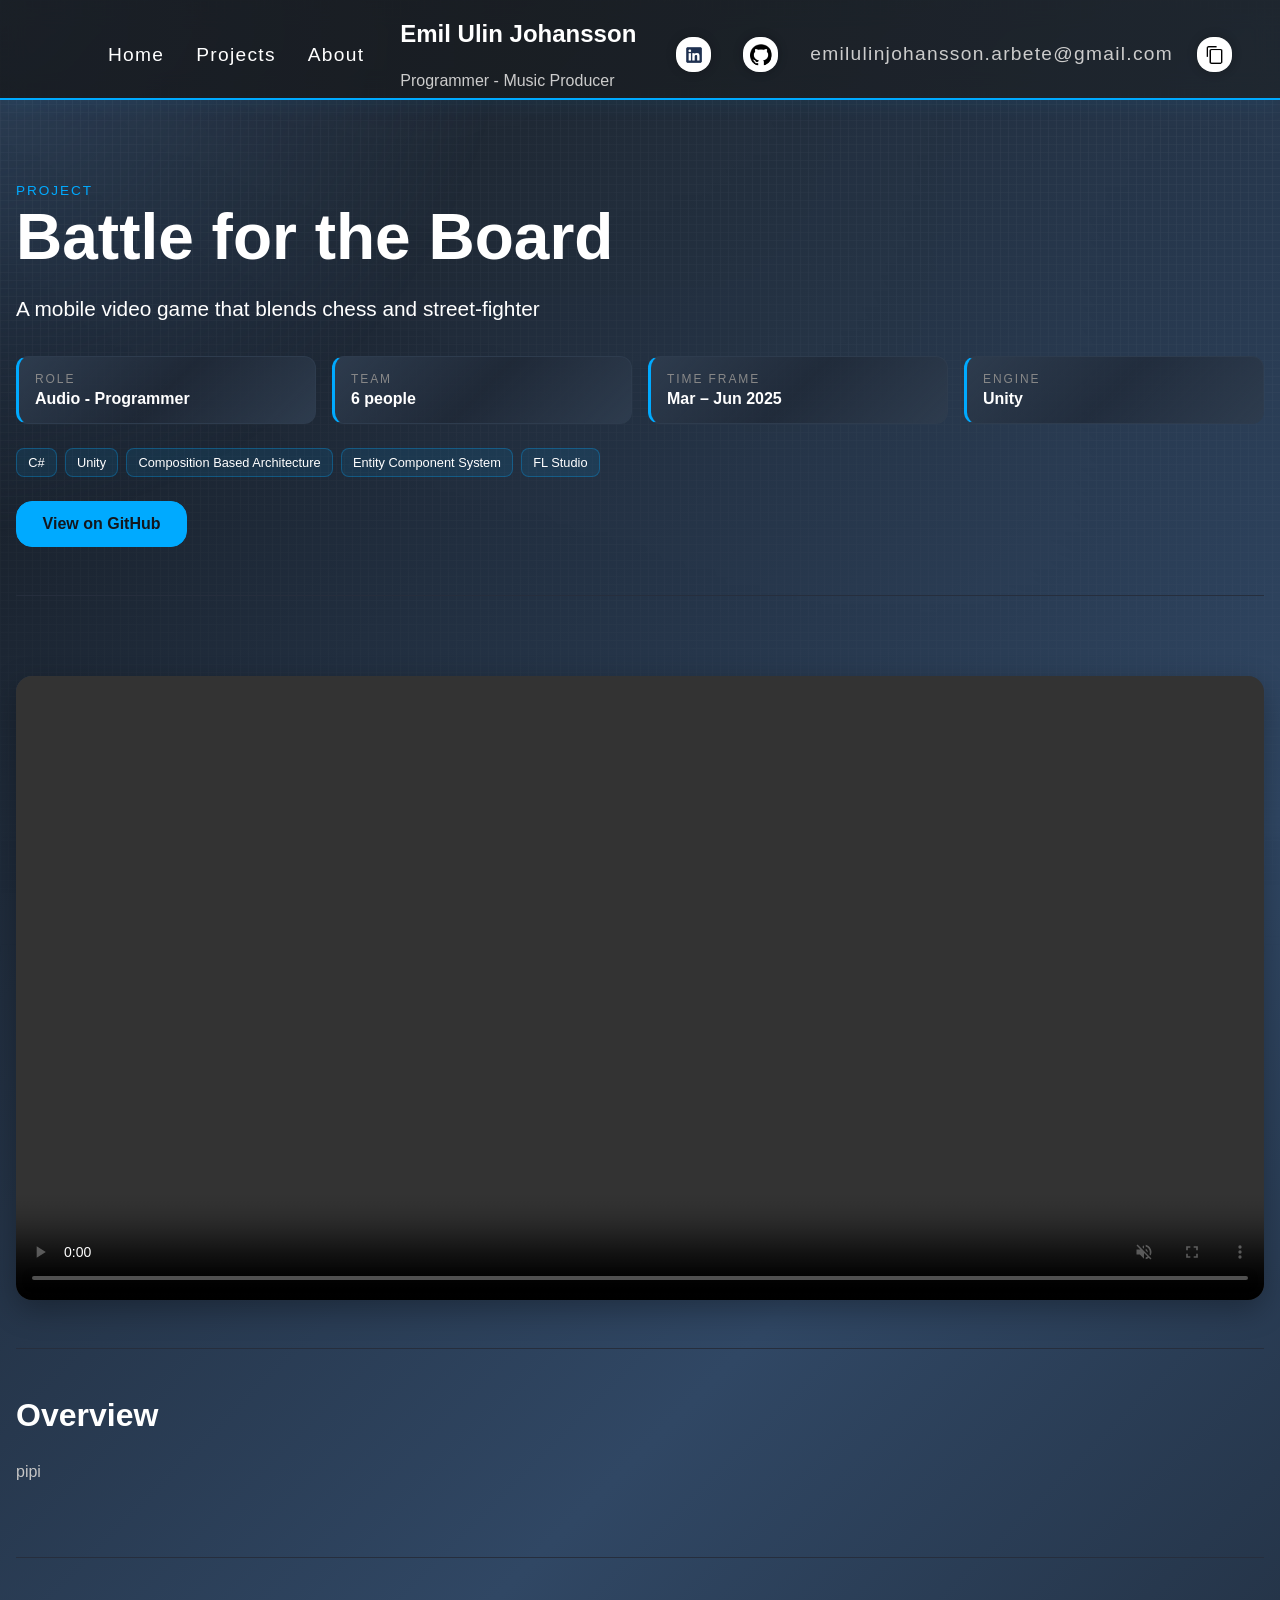
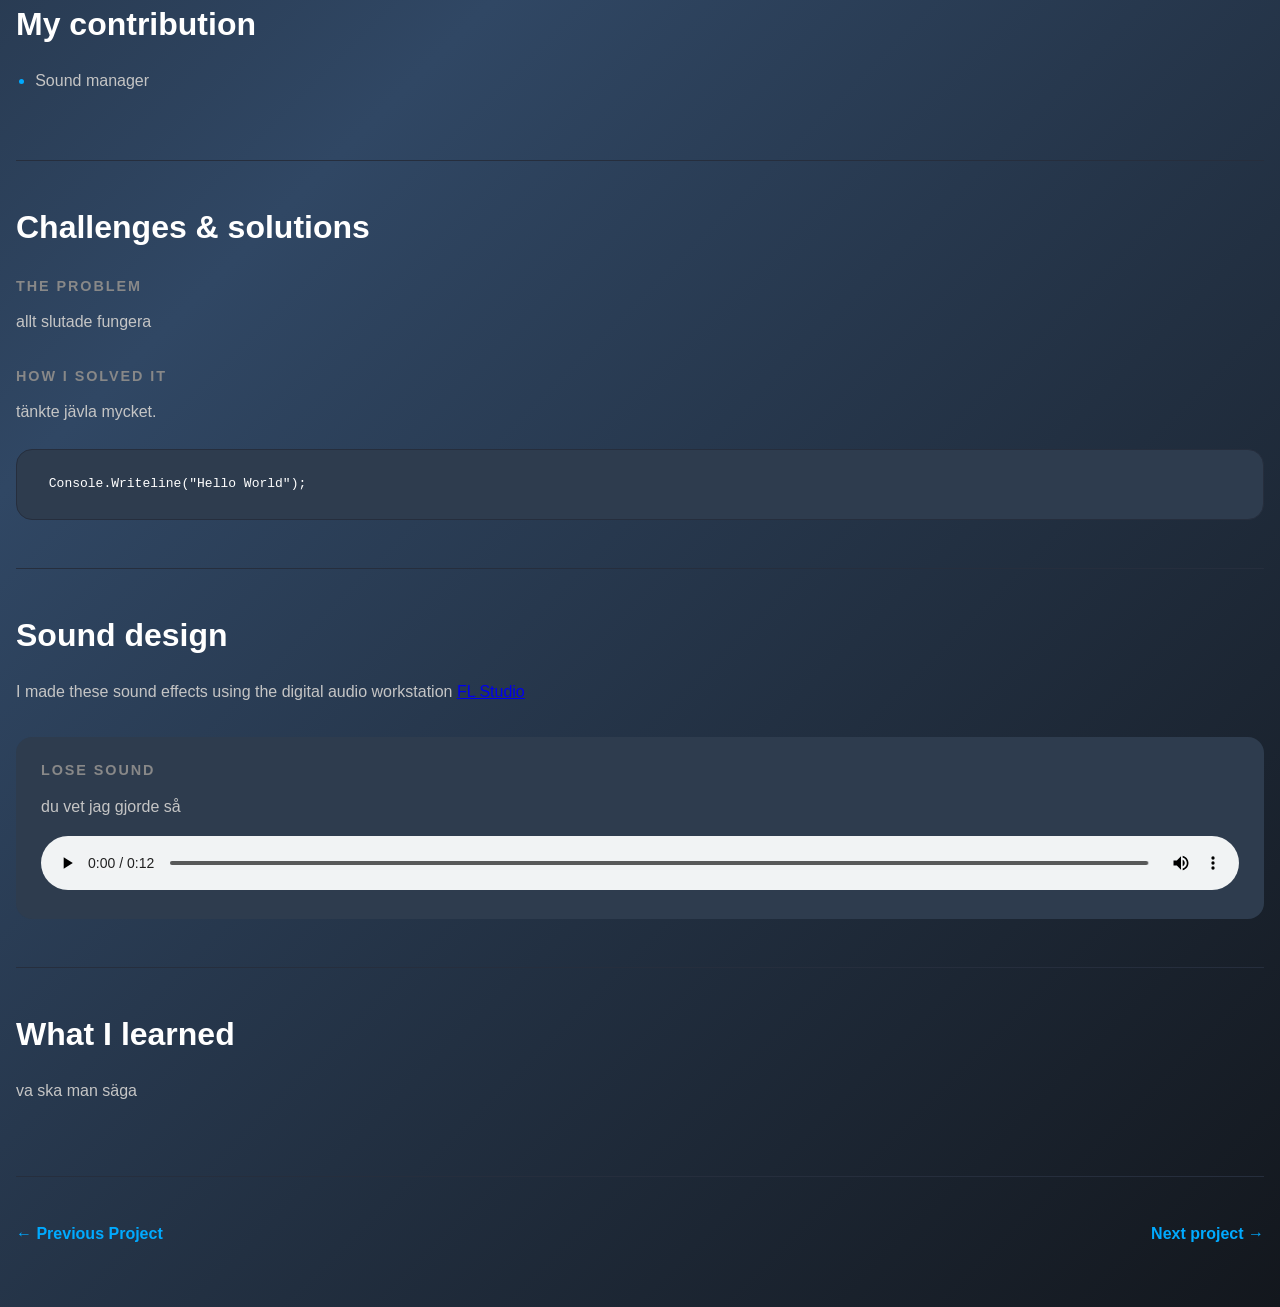
==== battle.html @ e8564087 "snartklar??????? WHAATT" ====
<!DOCTYPE html>
<html lang="en">

<head>
    <meta charset="UTF-8">
    <meta name="viewport" content="width=device-width, initial-scale=1.0">
    <title>Battle for the Board | Emil Ulin Johansson</title>
    <link rel="stylesheet" href="styles.css">
    <link rel="stylesheet" href="https://cdnjs.cloudflare.com/ajax/libs/animate.css/4.1.1/animate.min.css" />
    <link rel="stylesheet" href="projectstyles.css">
    <link rel="stylesheet" href="projectpage.css">
    <script src="script.js" defer></script>
</head>

<body>

    <div class="bg">
        <div class="bg-layer"></div>
        <svg class="noise" viewBox="0 0 16 16" preserveAspectRatio="none" aria-hidden="true">
            <filter id="noiseFilter">
                <feTurbulence type="fractalNoise" baseFrequency="0.08" numOctaves="1" seed="7" stitchTiles="stitch" />
                <feColorMatrix type="saturate" values="0" />
            </filter>
            <rect width="100%" height="100%" filter="url(#noiseFilter)" opacity="0.60" />
        </svg>
    </div>


    <nav class="navbar show-brand">
        <ul class="nav-list">
            <li><a href="index.html#home">Home</a></li>
            <li><a href="index.html#projects">Projects</a></li>
            <li><a href="index.html#about">About</a></li>
        </ul>
        <div class="nav-brand">
            <h1>Emil Ulin Johansson</h1>
            <p>Programmer - Music Producer</p>
        </div>
        <ul class="nav-list">
            <li><a href="https://www.linkedin.com/in/emilulinjohansson/"><img src="linkedin-brands-solid.png"
                        alt="LinkedIn"></a></li>
            <li><a href="https://github.com/emilte21a"><img src="github.png" alt="GitHub"></a></li>
            <li>
                <p>emilulinjohansson.arbete@gmail.com</p>
                <button id="copyButton" type="button"><img src="copy.png" alt="Copy email"></button>
            </li>
        </ul>
    </nav>

    <main class="container">

        <header class="project-header">
            <p class="eyebrow">Project</p>
            <h1>Battle for the Board</h1>
            <p class="project-lead">A mobile video game that blends chess and street-fighter</p>

            <dl class="project-meta">
                <div>
                    <dt>Role</dt>
                    <dd>Audio - Programmer</dd>
                </div>
                <div>
                    <dt>Team</dt>
                    <dd>6 people</dd>
                </div>
                <div>
                    <dt>Time frame</dt>
                    <dd>Mar – Jun 2025</dd>
                </div>
                <div>
                    <dt>Engine</dt>
                    <dd>Unity</dd>
                </div>
            </dl>

            <ul class="project-tags">
                <li>C#</li>
                <li>Unity</li>
                <li>Composition Based Architecture</li>
                <li>Entity Component System</li>
                <li>FL Studio</li>
            </ul>

            <div class="hero-buttons">
                <a class="btn primary" href="https://github.com/emilte21a/EpicRaylibGame.git">View on GitHub</a>

            </div>
        </header>


        <section class="project-section">
            <div class="project-media">
                <video src="battlefortheboardreel.mp4" controls muted loop></video> 
            </div>
        </section>

        <section class="project-section">
            <h2>Overview</h2>
            <p>pipi</p>
        </section>

        <section class="project-section">
            <h2>My contribution</h2>
            <ul class="project-list">
                <li>Sound manager</li>

            </ul>
        </section>

        <section class="project-section">
            <h2>Challenges & solutions</h2>

            <h3>The problem</h3>
            <p>allt slutade fungera</p>

            <h3>How I solved it</h3>
            <p>tänkte jävla mycket.</p>

            <pre class="code-block">
<code> Console.Writeline("Hello World");
</code></pre>
        </section>

        <section class="project-section">
            <h2>Sound design</h2>
            <p>I made these sound effects using the digital audio workstation <a href="https://www.image-line.com/">FL Studio</a></p>
            <div class="audio-list">
                <div class="audio-item">
                    <h3>Lose Sound</h3>
                    <p>du vet jag gjorde så</p>
                    <audio controls src="losesoundSFX.mp3"></audio>
                </div>
            </div>
        </section>

        <section class="project-section">
            <h2>What I learned</h2>
            <p>va ska man säga</p>
        </section>

        <nav class="project-nav">
            <a href="sdl.html">← Previous Project</a>
            <a href="spm.html">Next project →</a>
        </nav>

    </main>
</body>

</html>
---- styles.css ----
@keyframes fadeIn {
    0% {
        opacity: 0;
    }

    50% {
        opacity: 0.7;
    }

    100% {
        opacity: 1;
    }
}

@keyframes gradient {
    0% {
        background-position: 0% 0%;
    }

    50% {
        background-position: 20% 20%;
    }

    100% {
        background-position: 0% 0%;
    }
}

:root {
    --bg: #13171d;
    --wave: #304764;
    --card: #2e3c4e;
    --card2: #1f2836b7;
    --cardHover: #262e3d;
    --text: #ffffff;
    --accent: #00aaff;
    --mutedAccent: #00aaff3a;
    --navbarHeight: 100px;
}

#projects,
#about,
#home {
    scroll-margin-top: var(--navbarHeight);
}

* {
    box-sizing: border-box;
}

html {
    scroll-behavior: smooth !important;
}

body {
    background: linear-gradient(135deg, var(--bg), var(--wave), var(--bg));
    margin: 0;
    padding-top: var(--navbarHeight);
    color: var(--text);
    font-family: 'Trebuchet MS', 'Lucida Sans Unicode', 'Lucida Grande', 'Lucida Sans', Arial, sans-serif;

    z-index: 0;

}

.bg {
    position: fixed;
    inset: 0;
    overflow: hidden;
    isolation: isolate;
    z-index: 0;
    pointer-events: none;
}

.bg-layer {
    position: absolute;
    inset: -12%;
    background:
        radial-gradient(circle at 10% 10%, var(--wave), transparent 30%);

    background-size: cover;
    background-position: center;
    transform: translate3d(0, 0, 0) scale(1.12);
    will-change: transform;

    animation: gradient 30s ease infinite;
}

.noise {
    position: fixed;
    inset: 0;
    pointer-events: none;

    opacity: 0.08;

    background-image:
        linear-gradient(rgba(255, 255, 255, 0.432) 1px,
            transparent 1px),
        linear-gradient(90deg,
            rgba(255, 255, 255, 0.541) 1px,
            transparent 1px);

    background-size: 8px 8px;

    mask-image: linear-gradient(to bottom,
            black,
            transparent 80%);

}

.navbar,
.container,
.content {
    position: relative;

}

.content {
    display: flex;
    flex-direction: column;
    justify-content: center;
    height: 100%;
    padding: 2%;
    color: var(--text);
    z-index: 2;
    border-bottom: 1px solid var(--mutedAccent);
}

.navbar {
    position: fixed;
    top: 0;
    left: 0;
    right: 0;
    width: 100%;
    height: var(--navbarHeight);

    display: grid;
    grid-template-columns: 1fr auto 1fr;
    justify-content: center;
    align-items: center;

    padding: 0 2rem;

    color: var(--text);
    z-index: 1000;

    border-bottom: 2px solid var(--accent);
    background: linear-gradient(90deg,
            #15171acc, #1d2329cc);
    backdrop-filter: blur(12px);
    -webkit-backdrop-filter: blur(12px);
    box-shadow: 0 4px 20px #00aaff14;
}

.navbar>h1 {

    font-size: 1.5rem;
    white-space: nowrap;

    color: var(--text);
}

.nav-brand {
    opacity: 0;
    transform: translateY(-6px);
    transition: opacity 0.3s ease, transform 0.3s ease;
    pointer-events: none;
}

.navbar.show-brand .nav-brand {
    opacity: 1;
    transform: none;
    pointer-events: auto;
}

.nav-list {
    display: flex;
    justify-content: center;
    align-items: center;
    gap: 2rem;
}

.nav-list li {
    list-style: none;
    display: flex;
    margin: 0px;
    font-size: 1.2rem;

    letter-spacing: 0.08rem;
    transition: color 0.2s ease;
    position: relative;
    align-items: center;
}

.nav-list li p {
    margin: 0 0.5rem 0 0;
    color: #ccc;
}

.nav-list li a {
    text-decoration: none;
    color: var(--text);
    display: flex;
    align-items: center;
}

.nav-list li a:hover {
    color: var(--accent);
    transition:
        color 70ms ease-out;
}

.nav-list li a.active {
    color: var(--accent);
    border-bottom: 2px solid var(--accent);
    padding-bottom: 0.2rem;
}

.nav-list li a img,
.nav-list li button img {
    max-width: 35px;
    height: auto;
    padding: 0.4rem;
    background-color: var(--text);
    box-shadow: 0px 0px 10px 1px rgba(0, 0, 0, 0.2);
    border-radius: 1rem;
    display: block;
    transition:
        box-shadow 70ms ease-out;
}

.nav-list li a img:hover,
.nav-list li button img:hover {
    box-shadow: 0px 0px 10px 1px var(--accent);
}

.nav-list li button {
    padding: 1rem;
    border: none;
    background: none;
}

.nav-list li button:hover {
    color: var(--accent);
}

.nav-list li button:active {

    color: var(--bg);
}

.container {
    display: flex;
    flex-direction: column;
    width: 100%;
    height: 100%;
    max-width: 1300px;
    margin: 0 auto;
    padding: 1rem;

}

h1 {
    font-size: 1.5rem;
}

h1 span {
    color: var(--accent);
}

h2 {
    font-size: 2rem;
    margin-bottom: 2rem;
}

p {
    color: #ccc;
    line-height: 1.6;
}

p span {
    color: var(--accent);
}

.hero {
    min-height: calc(100vh - var(--navbarHeight));
    display: grid;
    grid-template-columns: 1.2fr 1fr;
    align-items: center;
    gap: 3rem;
    padding: 2rem 0;
    animation: fadeIn 0.8s ease backwards;

}

.hero .eyebrow {
    text-transform: uppercase;
    letter-spacing: 0.12rem;
    font-size: 0.85rem;
    color: var(--accent);
}

.hero h1 {
    font-size: clamp(2.5rem, 6vw, 4.5rem);
    line-height: 1.05;
    margin: 0.5rem 0;
}

.hero .role {
    font-size: 1.3rem;
    color: var(--text);
    margin: 0 0 1rem;
}

.hero-blurb {
    max-width: 48ch;
    font-size: 1.1rem;
}

.hero-tags {
    display: flex;
    flex-wrap: wrap;
    gap: 0.5rem;
    margin: 1.5rem 0;
}

.hero-tags span {
    background: #00aaff1a;
    border: 1px solid #00aaff4d;
    color: var(--text);
    padding: 0.4rem 0.7rem;
    border-radius: 0.5rem;
    font-size: 0.8rem;
}

.hero-buttons {
    display: flex;
    gap: 1rem;
}

.btn {
    padding: 0.8rem 1.6rem;
    border-radius: 1rem;
    border: 1px solid var(--accent);
    background: transparent;
    color: var(--text);
    text-decoration: none;
    font-weight: bold;
    transition:
        transform 150ms ease-out,
        box-shadow 150ms ease-out,
        background 150ms ease-out;
}

.btn:hover {
    transform: translateY(-2px);
}

.btn.primary {
    background: var(--accent);
    color: var(--bg);
    font-weight: bold;
}

.btn.primary:hover {
    
}

.hero-image {
    background: linear-gradient(135deg, var(--card), var(--card2), var(--card));
    backdrop-filter: blur(12px);
    -webkit-backdrop-filter: blur(12px);
    border: 0.2px solid var(--card);
    border-radius: 1rem;
    padding: 0.75rem;
    box-shadow: 0 -10px 30px rgba(0, 0, 0, 0.3);
    transition: transform 150ms ease-out, box-shadow 150ms ease-out, border-color 70ms ease-out;
    width: fit-content;
    justify-self: center;
}

.hero-image img {
    width: min(100%, 340px);
    aspect-ratio: 1;
    object-fit: cover;
    border-radius: 0.75rem;
    border: none;
    box-shadow: none;
    display: block;
    margin: auto;
}

@media (max-width: 968px) {
    :root {
        --navbarHeight: 80px;
    }

    .navbar {
        padding: 0 1rem;
    }

    .navbar>h1 {
        font-size: 1.2rem;
    }

    .nav-list {
        gap: 1rem;
    }

    .nav-list li {
        font-size: 0.95rem;
    }
}

@media(max-width:800px) {

    :root {
        --navbarHeight: 65px;
    }

    .navbar {
        display: flex;
        justify-content: space-between;
        padding: 0 1rem;
    }

    .nav-list li p {
        display: none;
    }

    .nav-list {
        gap: 0.75rem;
    }

    .nav-list li a img,
    .nav-list li button img {
        max-width: 32px;
        padding: 0.35rem;
    }

    .hero {
        grid-template-columns: 1fr;
        text-align: center;
        gap: 2rem;
    }

    .hero-image img {
        width: 55%;
    }

    .hero-blurb {
        margin: 0 auto;
    }

    .hero-tags,
    .hero-buttons {
        justify-content: center;
    }
}
---- projectstyles.css ----
@keyframes cardIn {
    from {
        opacity: 0;
        transform: translateX(-40px);
    }

    to {
        opacity: 1;
        transform: none;
    }
}

:root {
    --text-subtle: #888;
    --card-hover: var(--cardHover);
    --navbar-height: var(--navbarHeight);
}

.projectdisplay {
    opacity: 0;
    background: linear-gradient(135deg, var(--card), var(--card2), var(--card));
    backdrop-filter: blur(12px);
    -webkit-backdrop-filter: blur(12px);
    border: 0.2px solid var(--card);
    border-radius: 1rem;
    padding: 1.25rem;
    gap: 1.1rem;

    display: flex;
    flex-direction: column;

    transition:
        background 500ms ease-out,
        transform 500ms ease-out,
        box-shadow 500ms ease-out,
        border-color 70ms ease-out;

    box-shadow: 0px -10px 30px rgba(0, 0, 0, 0.3);
}

.projectdisplay:hover {
    background: var(--cardHover);
    transform: translateY(-4px);

    box-shadow: 0 10px 30px var(--mutedAccent);
    border: 1px solid var(--accent);
    transition:
        transform 150ms ease-out,
        box-shadow 150ms ease-out,
        background 500ms ease-out,
        border-color 70ms ease-out;
}

.projectdisplay.in-view {
    opacity: 1;
    animation: cardIn 0.8s ease backwards;
    animation-delay: var(--delay, 0s);
}

@media (prefers-reduced-motion: reduce) {

    .projectdisplay,
    .projectdisplay.in-view {
        opacity: 1;
        animation: none;
    }
}

.description,
.project-section p {
    max-width: 750px;
    margin: 0 0 1.5rem;
    line-height: 1.7;
    color: #c5c5c5;
}


.projectdisplay ul {
    display: flex;
    flex-wrap: wrap;
    gap: 0.5rem;

    padding: 0;
    margin: 0;

    list-style: none;
}

.projectdisplay li,
.project-tags li {
    background: #00aaff1a;
    border: 1px solid #00aaff4d;
    color: var(--text);

    padding: 0.4rem 0.7rem;
    border-radius: 0.5rem;

    font-size: 0.8rem;
}

.projectdisplay li img {
    width: 1rem;
    height: 1rem;
    margin-left: 0.3rem;
}

.projectscontainer {
    display: grid;
    grid-template-columns: repeat(auto-fit, minmax(420px, 1fr));
    gap: 2rem;
    align-items: stretch;
}

.project-header {
    padding: 4rem 0 3rem;
    border-bottom: 1px solid var(--cardHover);
}

.project-header h1 {
    margin: 0 0 1rem;

    font-size: clamp(2.2rem, 5vw, 4rem);
    line-height: 1.1;
}

.project-section h2 {
    margin: 0 0 1.5rem;
    font-size: 2rem;
}

.project-section h3 {
    margin-top: 2rem;
    color: var(--text-subtle);
    font-size: 0.9rem;
    text-transform: uppercase;
    letter-spacing: 0.12rem;
}

.project-section {
    padding: 3rem 0;

    border-bottom: 1px solid var(--cardHover);

}

.aboutSectionContent {
    display: grid;
    grid-template-columns: minmax(240px, 1fr) 1.6fr;
    gap: 3rem;
    align-items: start;
}

.about-photo {
    background: linear-gradient(135deg, var(--card), var(--card2), var(--card));
    backdrop-filter: blur(12px);
    -webkit-backdrop-filter: blur(12px);
    border: 0.2px solid var(--card);
    border-radius: 1rem;
    padding: 0.75rem;
    box-shadow: 0 -10px 30px rgba(0, 0, 0, 0.3);
    position: sticky;
    top: calc(var(--navbarHeight) + 1rem);
    transition: transform 150ms ease-out, box-shadow 150ms ease-out, border-color 70ms ease-out;
}

.about-photo img {
    width: 100%;
    display: block;
    border-radius: 0.75rem;
}

.about-text p {
    max-width: 60ch;
    margin: 0 0 1rem;
}

.about-lead {
    font-size: 1.4rem;
    line-height: 1.4;
    color: var(--text);
}

.about-lead span {
    color: var(--accent);
    font-weight: bold;
}

.about-text h3 {
    margin: 2rem 0 0.75rem;
    font-size: 0.85rem;
    text-transform: uppercase;
    letter-spacing: 0.12rem;
    color: var(--text-subtle);
}

.about-tags {
    display: flex;
    flex-wrap: wrap;
    gap: 0.5rem;
    padding: 0;
    margin: 0;
    list-style: none;
}

.about-tags li {
    background: #00aaff1a;
    border: 1px solid #00aaff4d;
    padding: 0.4rem 0.7rem;
    border-radius: 0.5rem;
    font-size: 0.8rem;
}

.about-tags li.primary {
    background: var(--accent);
    color: var(--bg);
    font-weight: bold;
}

.fun-facts {
    display: grid;
    grid-template-columns: repeat(auto-fit, minmax(220px, 1fr));
    gap: 1rem;
}

.fact {
    display: flex;
    gap: 0.75rem;
    align-items: flex-start;
    padding: 1rem;
    background: linear-gradient(135deg, var(--card), var(--card2), var(--card));
    border: 0.2px solid var(--card);
    border-radius: 1rem;
    transition: transform 150ms ease-out, border-color 70ms ease-out;
}

.fact p {
    margin: 0;
    font-size: 0.95rem;
}

.fact-icon {
    font-size: 1.5rem;
    line-height: 1;
}

.project-tags {
    display: flex;
    flex-wrap: wrap;
    gap: 0.5rem;
    margin: 0;
    padding: 0;
    list-style: none;
}

.project-media {
    width: 100%;
    margin-top: 2rem;
}

.project-media video,
.project-media img {
    display: block;
    width: 100%;
    height: auto;
    border-radius: 1rem;
    background: var(--card);
    box-shadow: 0 10px 30px rgba(0, 0, 0, 0.3);
}

.code-block {
    overflow-x: auto;
    margin: 1rem 0 0;
    padding: 1.5rem;
    background: var(--card);
    border: 1px solid var(--card-hover);
    border-radius: 1rem;
    color: var(--text);
    font-family: monospace;
    line-height: 1.6;
}

.audio-list {
    display: grid;
    grid-template-columns: repeat(auto-fit, minmax(280px, 1fr));
    gap: 1rem;
    margin-top: 2rem;
}

.audio-item {
    padding: 1.5rem;
    background: var(--card);
    border: 1px solid transparent;
    border-radius: 1rem;
    transition: background 150ms ease, transform 150ms ease, border-color 150ms ease;
}

.audio-item:hover {
    background: var(--card-hover);
    border-color: var(--accent);
    transform: translateY(-3px);
}

.audio-item h3 {
    margin-top: 0;
}

.audio-item audio {
    width: 100%;
}

@media (max-width: 600px) {
    :root {
        --navbar-height: 70px;
    }

    .navbar {
        padding: 0 1rem;
    }

    .container {
        width: min(calc(100% - 2rem), var(--content-width));
    }

    .project-header {
        padding: 3rem 0 2rem;
    }

    .project-section {
        padding: 2rem 0;
    }

    .project-section h2 {
        font-size: 1.6rem;
    }

    .aboutSectionContent {
        grid-template-columns: 1fr;
        gap: 2rem;
    }

    .about-photo {
        position: static;
        max-width: 320px;
    }

    .projectscontainer {
        grid-template-columns: 1fr;
    }
}

.project-thumb {
    position: relative;
    aspect-ratio: 16 / 10;
    flex-shrink: 0;
    overflow: hidden;
    border-radius: 0.75rem;
}

.project-thumb img {
    width: 100%;
    height: 100%;
    object-fit: cover;
    display: block;
    transition: transform 400ms ease-out;
}

.projectdisplay:hover .project-thumb img {
    transform: scale(1.05);
}

.project-date {
    position: absolute;
    left: 0;
    bottom: 0.6rem;
    padding: 0.3rem 0.7rem 0.3rem 0.55rem;
    font: 600 0.7rem/1 'Consolas', 'Courier New', monospace;
    letter-spacing: 0.08rem;
    text-transform: uppercase;
    color: var(--text);
    background: #13171dd9;
    backdrop-filter: blur(6px);
    -webkit-backdrop-filter: blur(6px);
    border-left: 3px solid var(--accent);
    border-radius: 0 0.4rem 0.4rem 0;
}

.project-body {
    display: flex;
    flex-direction: column;
    gap: 0.75rem;
    flex: 1;
    padding: 0 0.25rem;
}

.project-title {
    margin: 0;
    font-size: 1.15rem;
    line-height: 1.4;
    color: var(--text);
    white-space: nowrap;
    overflow: hidden;
    text-overflow: ellipsis;
}

.projectdisplay .description {
    margin: 0;
    max-width: none;
    font-size: 1rem;
    line-height: 1.55;
    display: -webkit-box;
    -webkit-line-clamp: 4;
    line-clamp: 4;
    -webkit-box-orient: vertical;
    overflow: hidden;
    min-height: calc(4 * 1.55em);
}

.projectdisplay ul {
    margin-top: auto;
}

.project-footer {
    display: flex;
    justify-content: space-between;
    align-items: center;
    padding: 0.75rem 0.25rem 0;
    border-top: 1px solid rgba(255, 255, 255, 0.08);
    font-size: 0.9rem;
}

.project-footer a {
    color: var(--text);
    text-decoration: none;
}

.project-footer a:hover {
    color: var(--accent);
}

.project-footer .readmorebutton {
    color: var(--accent);
    font-weight: bold;
}

.project-footer .readmorebutton:hover {
    color: var(--text);
}

.project-footer .private {
    color: #888;
}
---- projectpage.css ----
.project-header .eyebrow {
    margin: 0;
    color: var(--accent);
    text-transform: uppercase;
    letter-spacing: 0.12rem;
    font-size: 0.85rem;
}

.project-lead {
    max-width: 60ch;
    font-size: 1.3rem;
    line-height: 1.5;
    color: var(--text);
}

.project-meta {
    display: grid;
    grid-template-columns: repeat(auto-fit, minmax(150px, 1fr));
    gap: 1rem;
    margin: 2rem 0 1.5rem;
}

.project-meta > div {
    padding: 0.9rem 1rem;
    background: linear-gradient(135deg, var(--card), var(--card2), var(--card));
    border: 0.2px solid var(--card);
    border-left: 3px solid var(--accent);
    border-radius: 0.75rem;
}

.project-meta dt {
    font-size: 0.75rem;
    text-transform: uppercase;
    letter-spacing: 0.12rem;
    color: #888;
}

.project-meta dd {
    margin: 0.3rem 0 0;
    font-weight: bold;
}

.project-header .hero-buttons { margin-top: 1.5rem; }

.project-list {
    max-width: 750px;
    padding-left: 1.2rem;
    line-height: 1.8;
    color: #c5c5c5;
}

.project-list li::marker { color: var(--accent); }

.code-block code { font-family: inherit; }

.audio-item p { margin: 0 0 1rem; }

.project-nav {
    display: flex;
    justify-content: space-between;
    gap: 1rem;
    padding: 3rem 0;
}

.project-nav a {
    color: var(--accent);
    text-decoration: none;
    font-weight: bold;
}

.project-nav a:hover { color: var(--text); }
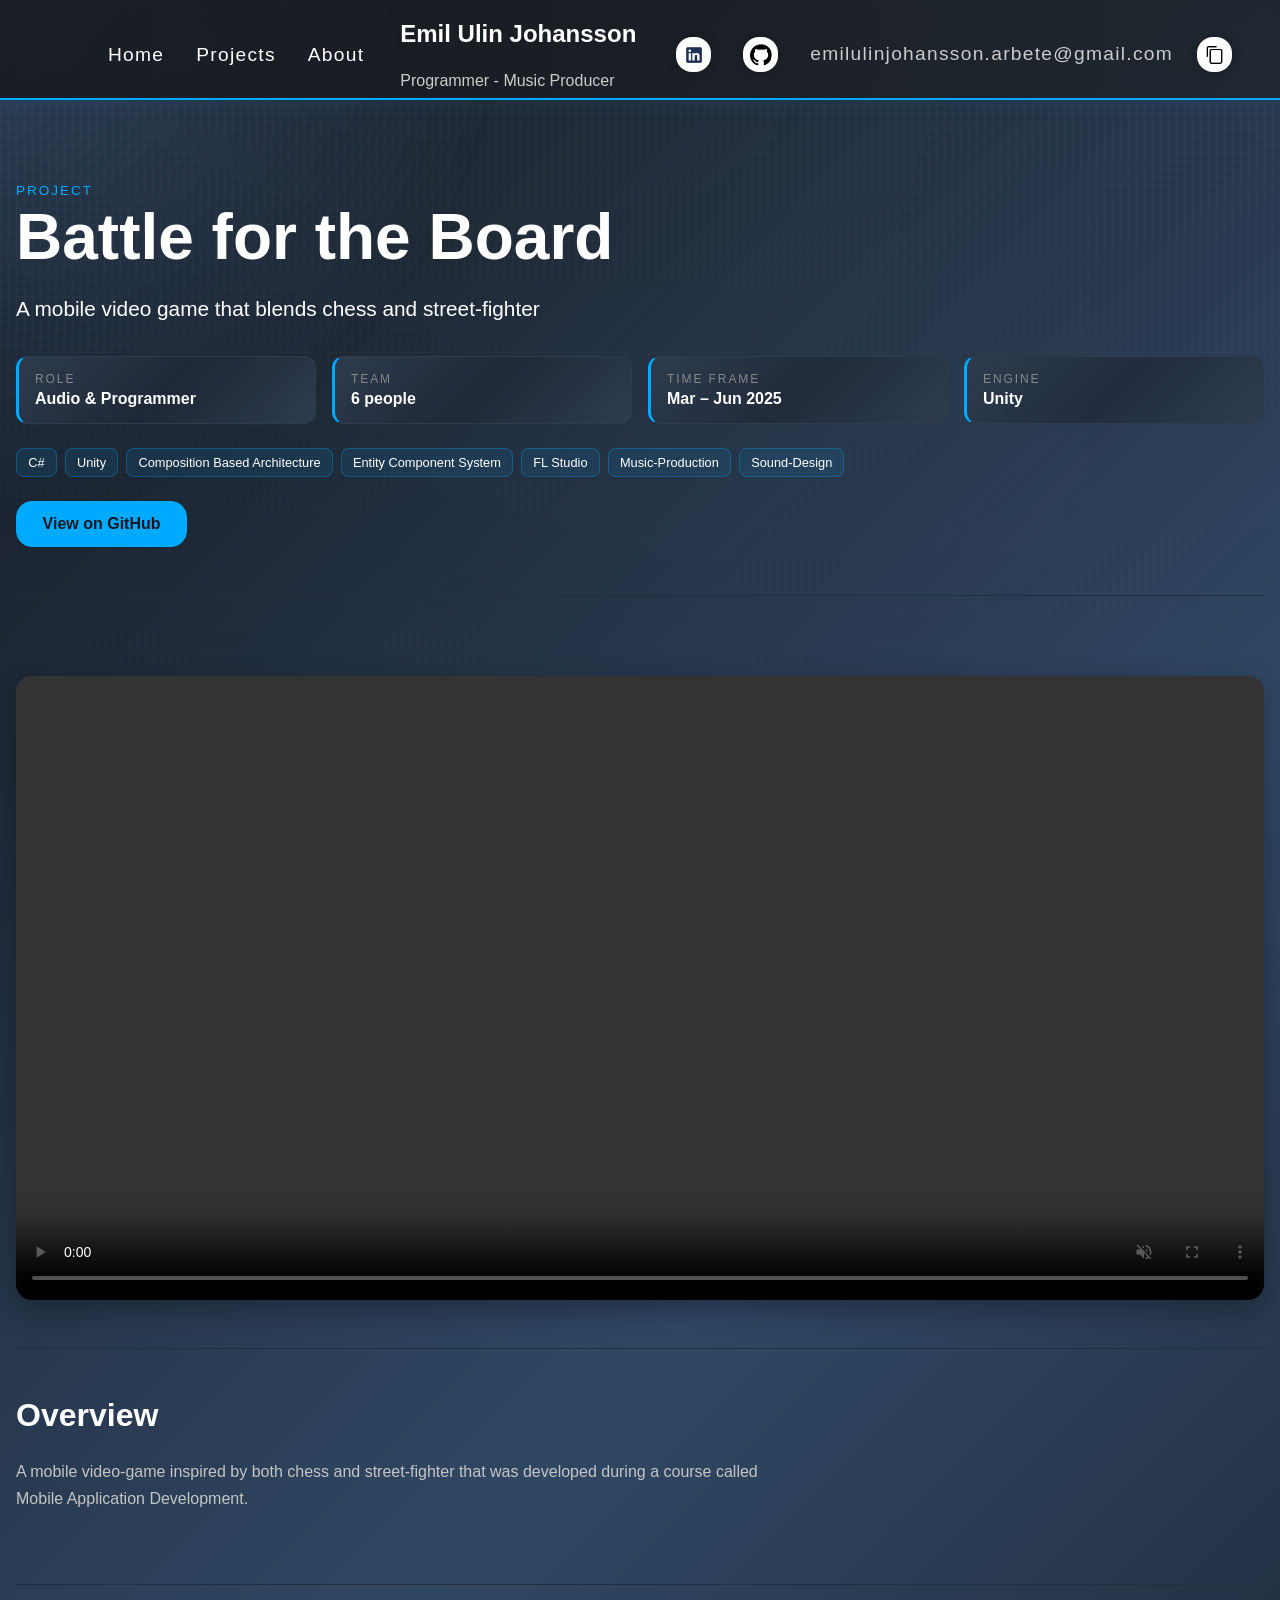
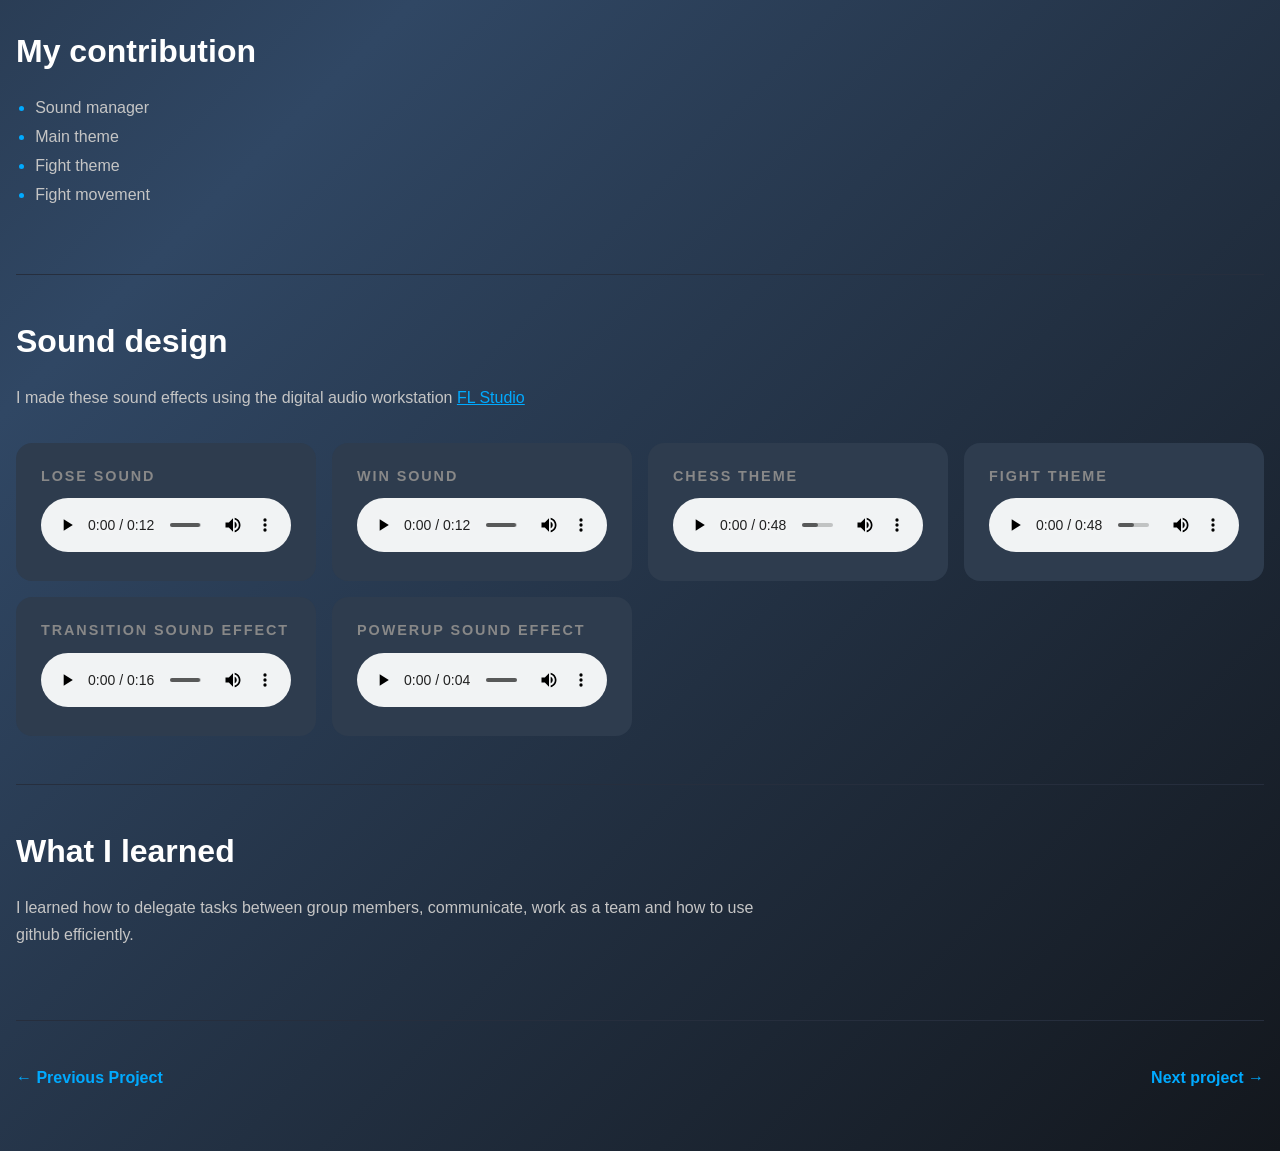
==== commit be3b5669: "uppdatering" ====
--- a/battle.html
+++ b/battle.html
@@ -57,7 +57,7 @@
             <dl class="project-meta">
                 <div>
                     <dt>Role</dt>
-                    <dd>Audio - Programmer</dd>
+                    <dd>Audio & Programmer</dd>
                 </div>
                 <div>
                     <dt>Team</dt>
@@ -79,6 +79,8 @@
                 <li>Composition Based Architecture</li>
                 <li>Entity Component System</li>
                 <li>FL Studio</li>
+                <li>Music-Production</li>
+                <li>Sound-Design</li>
             </ul>
 
             <div class="hero-buttons">
@@ -96,29 +98,18 @@
 
         <section class="project-section">
             <h2>Overview</h2>
-            <p>pipi</p>
+            <p>A mobile video-game inspired by both chess and street-fighter that was developed during a course called Mobile Application Development.
+            </p>
         </section>
 
         <section class="project-section">
             <h2>My contribution</h2>
             <ul class="project-list">
                 <li>Sound manager</li>
-
+                <li>Main theme</li>
+                <li>Fight theme</li>
+                <li>Fight movement</li>
             </ul>
-        </section>
-
-        <section class="project-section">
-            <h2>Challenges & solutions</h2>
-
-            <h3>The problem</h3>
-            <p>allt slutade fungera</p>
-
-            <h3>How I solved it</h3>
-            <p>tänkte jävla mycket.</p>
-
-            <pre class="code-block">
-<code> Console.Writeline("Hello World");
-</code></pre>
         </section>
 
         <section class="project-section">
@@ -127,15 +118,37 @@
             <div class="audio-list">
                 <div class="audio-item">
                     <h3>Lose Sound</h3>
-                    <p>du vet jag gjorde så</p>
                     <audio controls src="losesoundSFX.mp3"></audio>
+                </div>
+                <div class="audio-item">
+                    <h3>Win Sound</h3>
+                    <audio controls src="winsoundSFX.mp3"></audio>
+                </div>
+                <div class="audio-item">
+                    <h3>Chess Theme</h3>
+                    <audio controls src="newbackgroundmusicmaybe.mp3"></audio>
+                </div>
+                <div class="audio-item">
+                    <h3>Fight Theme</h3>
+                    <audio controls src="newfightmusic.mp3"></audio>
+                </div>
+                <div class="audio-item">
+                    <h3>Transition Sound Effect</h3>
+                    <audio controls src="transitionsfx.mp3"></audio>
+                </div>
+                <div class="audio-item">
+                    <h3>Powerup Sound Effect</h3>
+                    <audio controls src="powerup.mp3"></audio>
                 </div>
             </div>
         </section>
 
         <section class="project-section">
             <h2>What I learned</h2>
-            <p>va ska man säga</p>
+            <p>I learned how to delegate tasks between group members, communicate, work as a team and how to use github efficiently. 
+
+
+            </p>
         </section>
 
         <nav class="project-nav">
--- a/styles.css
+++ b/styles.css
@@ -380,7 +380,7 @@
 }
 
 .hero-image img {
-    width: min(100%, 340px);
+    width: min(100%, 680px);
     aspect-ratio: 1;
     object-fit: cover;
     border-radius: 0.75rem;
--- a/projectstyles.css
+++ b/projectstyles.css
@@ -74,6 +74,9 @@
     color: #c5c5c5;
 }
 
+.project-section a{
+    color: var(--accent);
+}
 
 .projectdisplay ul {
     display: flex;
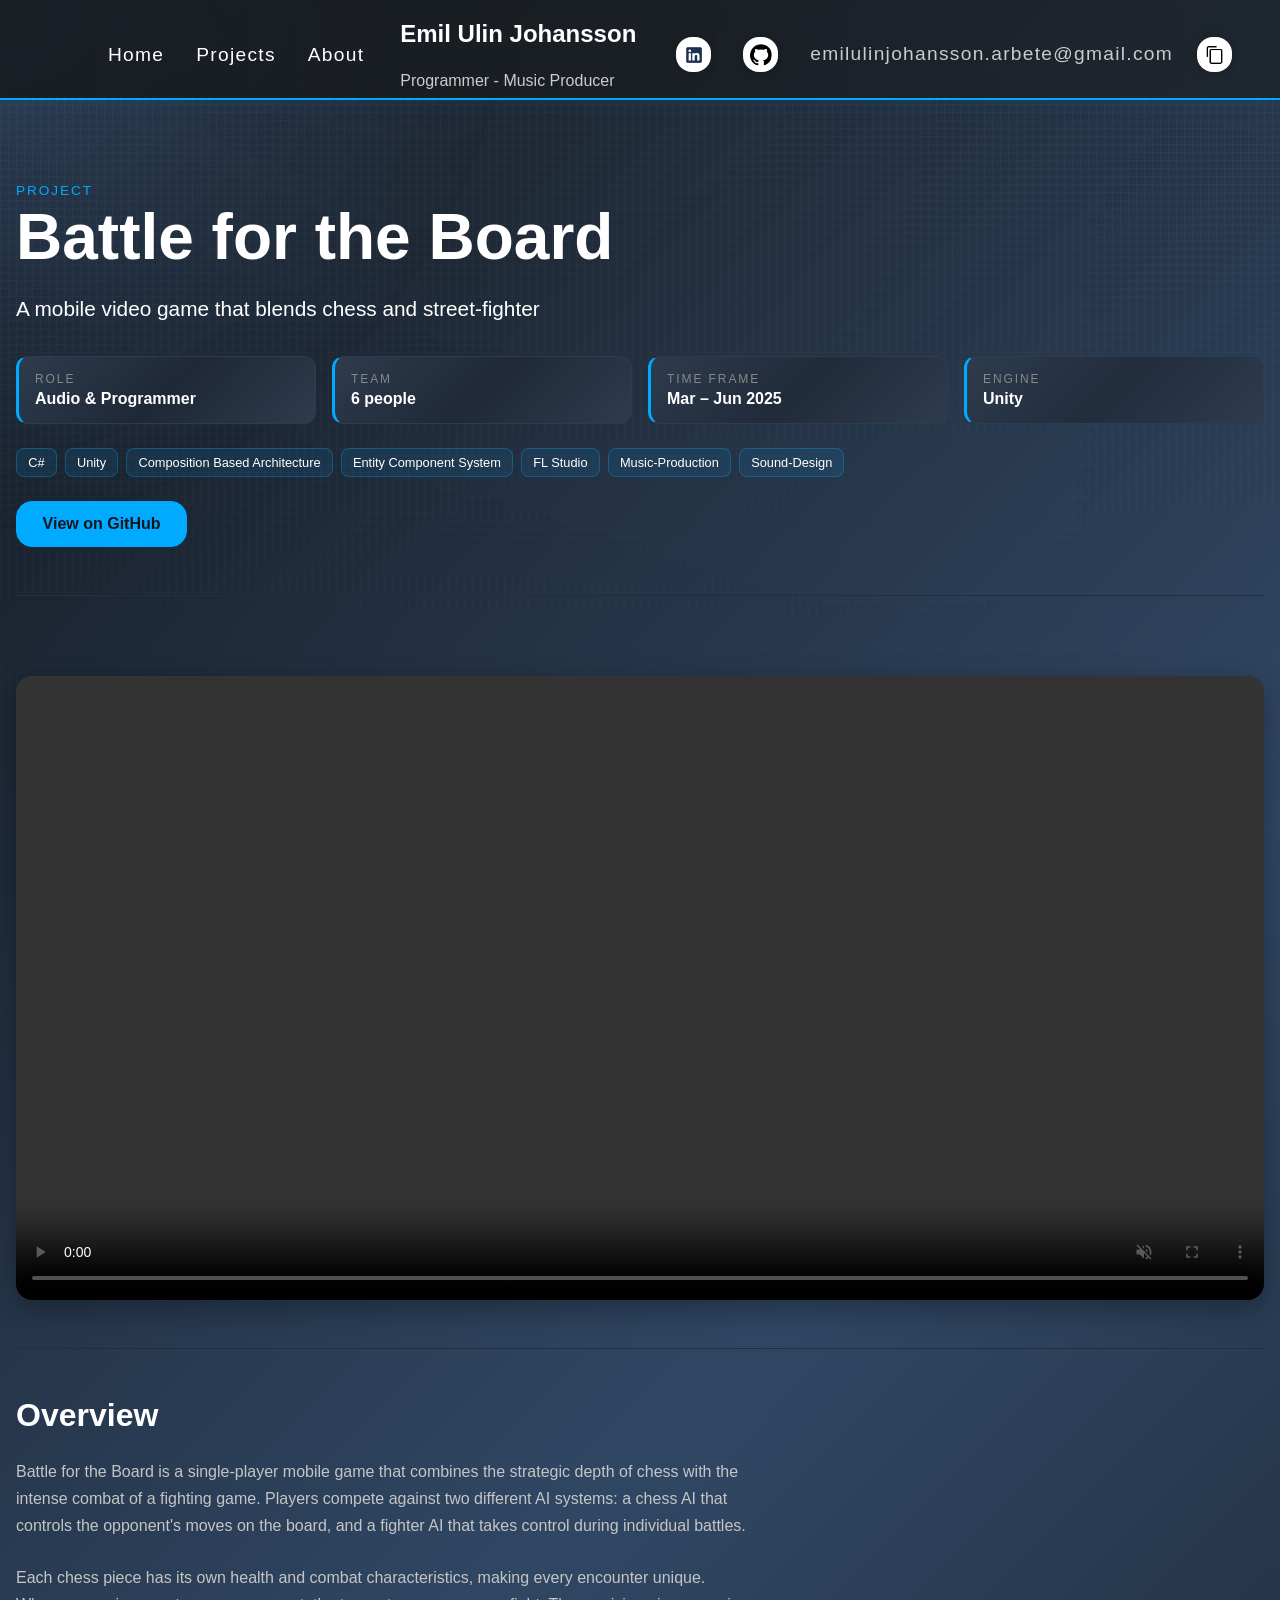
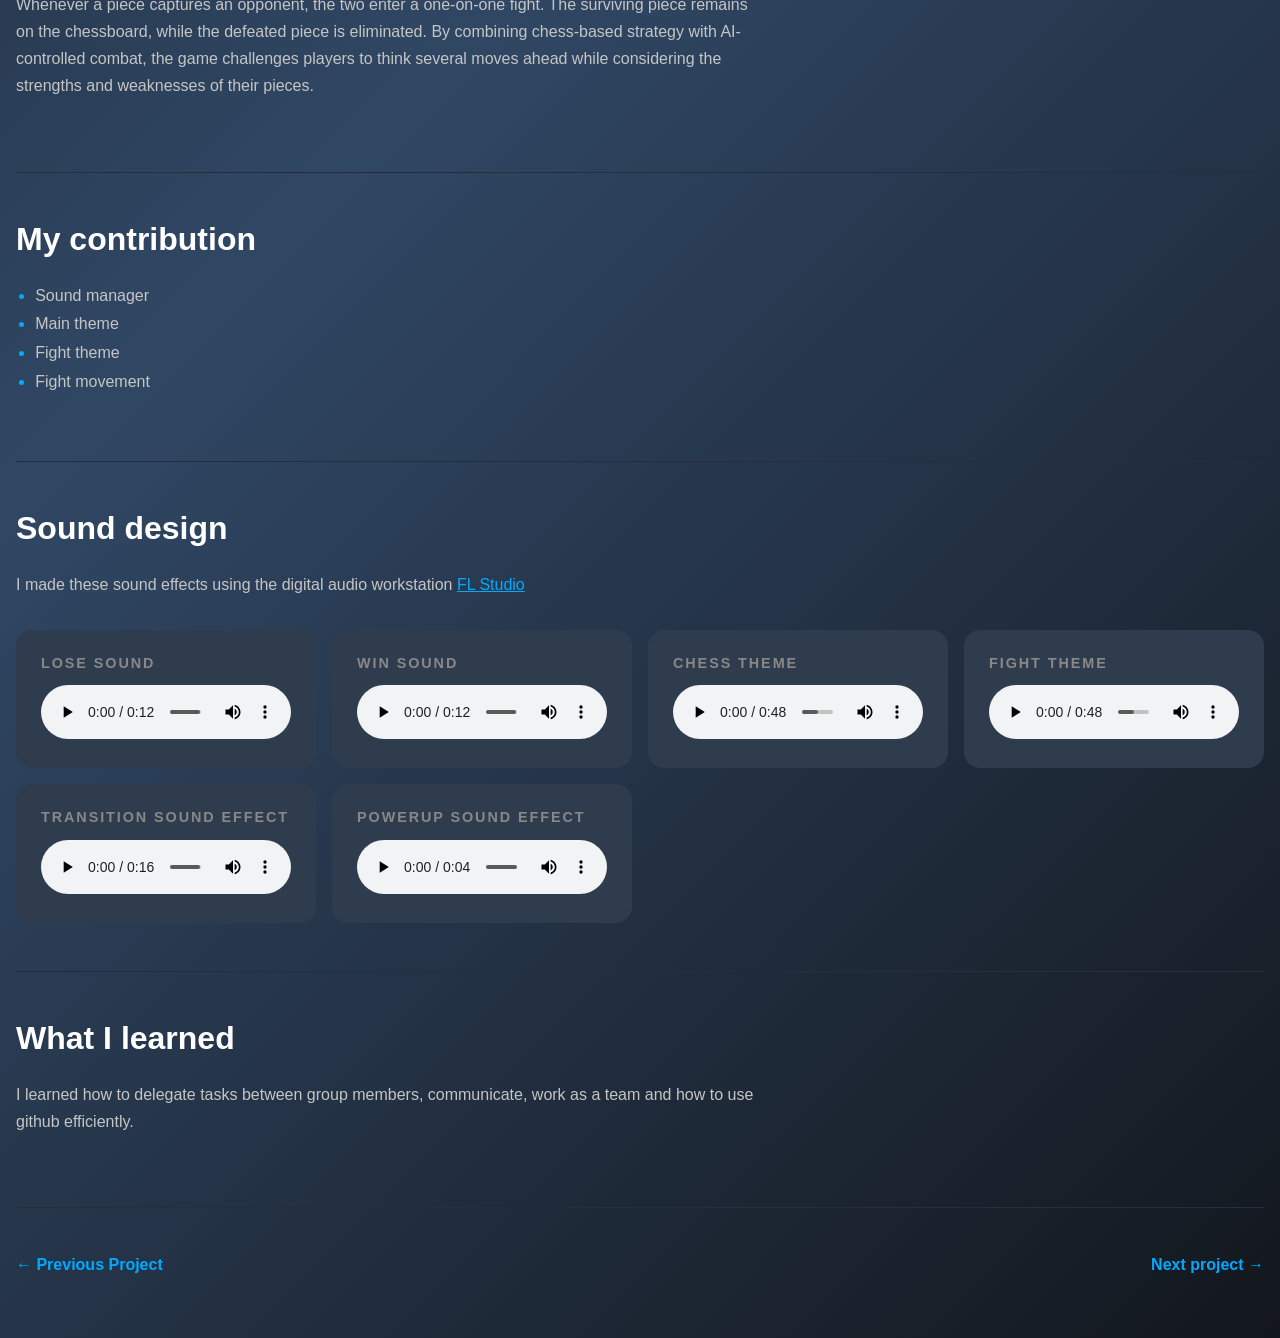
==== commit f291fc3f: "Descriptions" ====
--- a/battle.html
+++ b/battle.html
@@ -92,13 +92,25 @@
 
         <section class="project-section">
             <div class="project-media">
-                <video src="battlefortheboardreel.mp4" controls muted loop></video> 
+                <video src="battlefortheboardreel.mp4" controls muted loop></video>
             </div>
         </section>
 
         <section class="project-section">
             <h2>Overview</h2>
-            <p>A mobile video-game inspired by both chess and street-fighter that was developed during a course called Mobile Application Development.
+            <p>
+                Battle for the Board is a single-player mobile game that combines the strategic depth of chess with the
+                intense combat of a fighting game. Players compete against two different AI systems: a chess AI that
+                controls the opponent's moves on the
+                board, and a fighter AI that takes control during individual battles.
+
+            </p>
+            <p>
+
+                Each chess piece has its own health and combat characteristics, making every encounter unique. Whenever
+                a piece captures an opponent, the two enter a one-on-one fight. The surviving piece remains on the
+                chessboard, while the defeated piece is eliminated. By combining chess-based strategy with AI-controlled combat, 
+                the game challenges players to think several moves ahead while considering the strengths and weaknesses of their pieces.
             </p>
         </section>
 
@@ -114,7 +126,8 @@
 
         <section class="project-section">
             <h2>Sound design</h2>
-            <p>I made these sound effects using the digital audio workstation <a href="https://www.image-line.com/">FL Studio</a></p>
+            <p>I made these sound effects using the digital audio workstation <a href="https://www.image-line.com/">FL
+                    Studio</a></p>
             <div class="audio-list">
                 <div class="audio-item">
                     <h3>Lose Sound</h3>
@@ -145,7 +158,8 @@
 
         <section class="project-section">
             <h2>What I learned</h2>
-            <p>I learned how to delegate tasks between group members, communicate, work as a team and how to use github efficiently. 
+            <p>I learned how to delegate tasks between group members, communicate, work as a team and how to use github
+                efficiently.
 
 
             </p>
